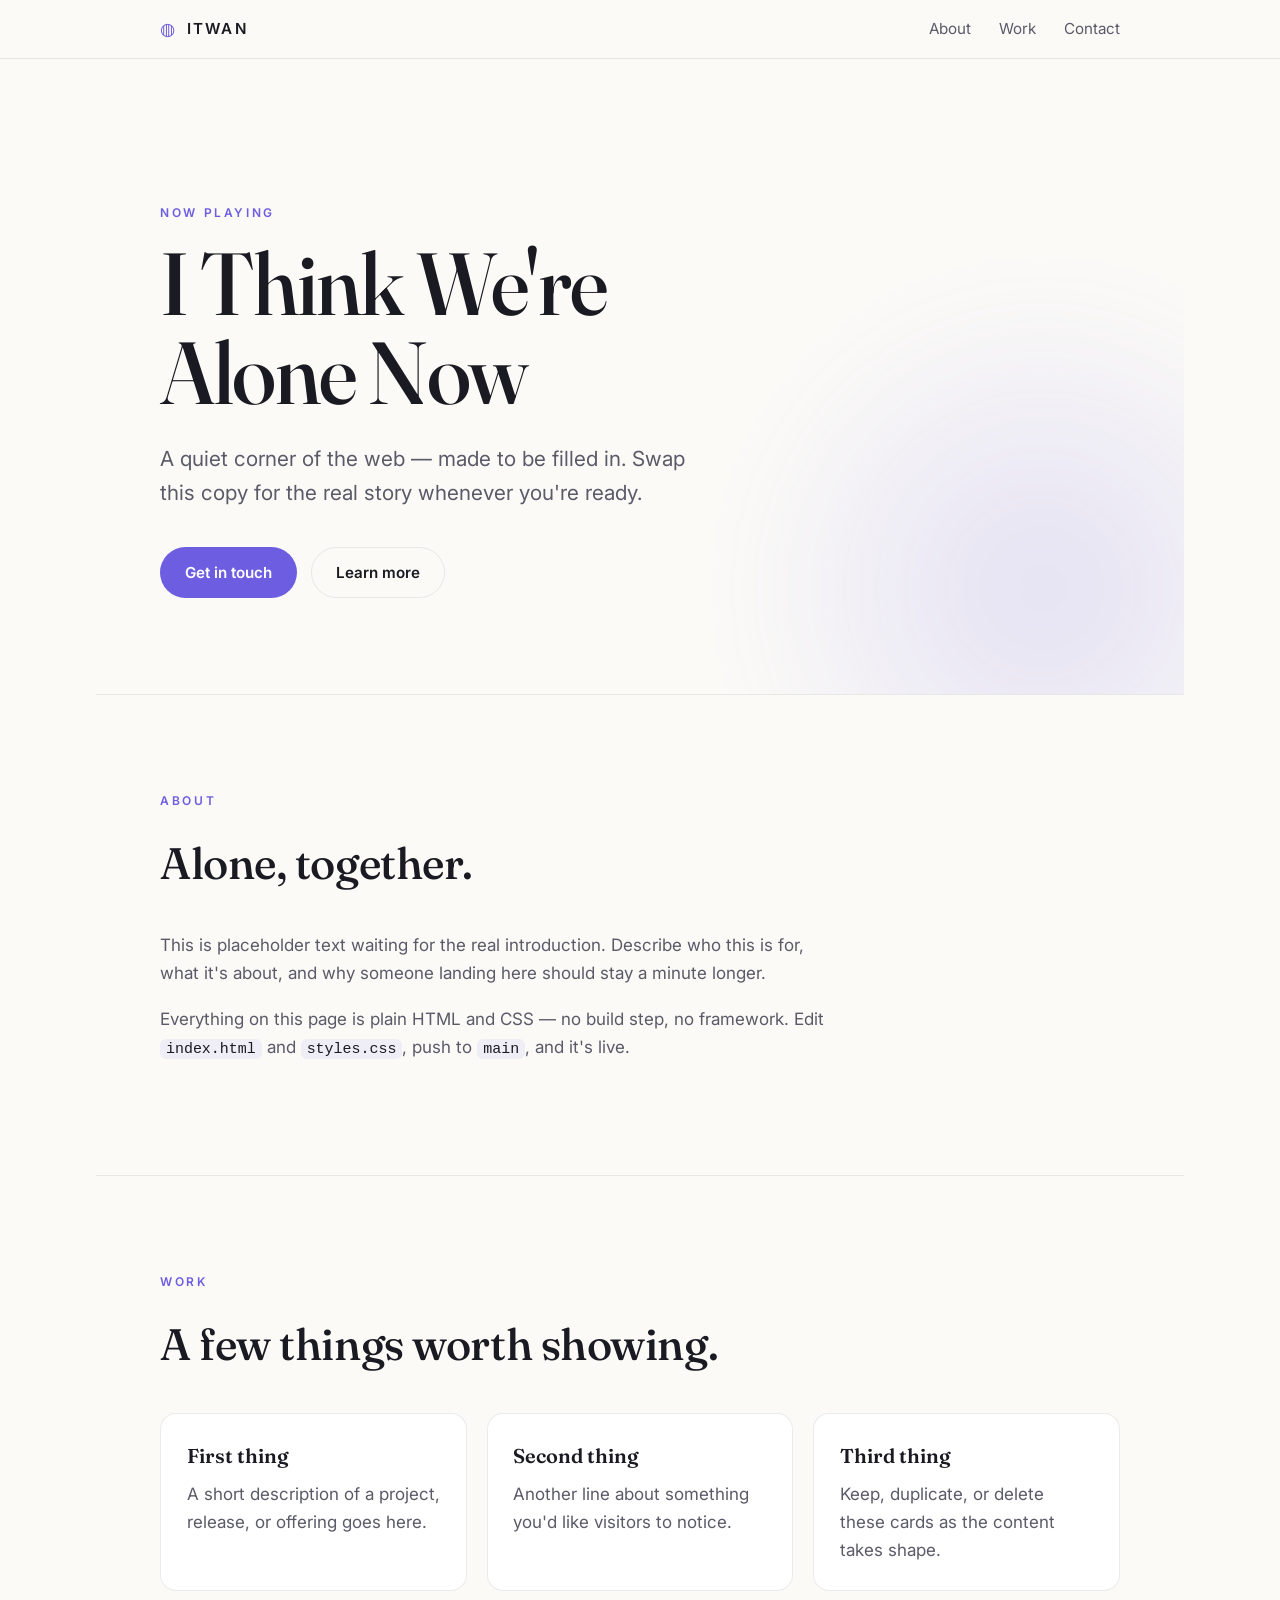
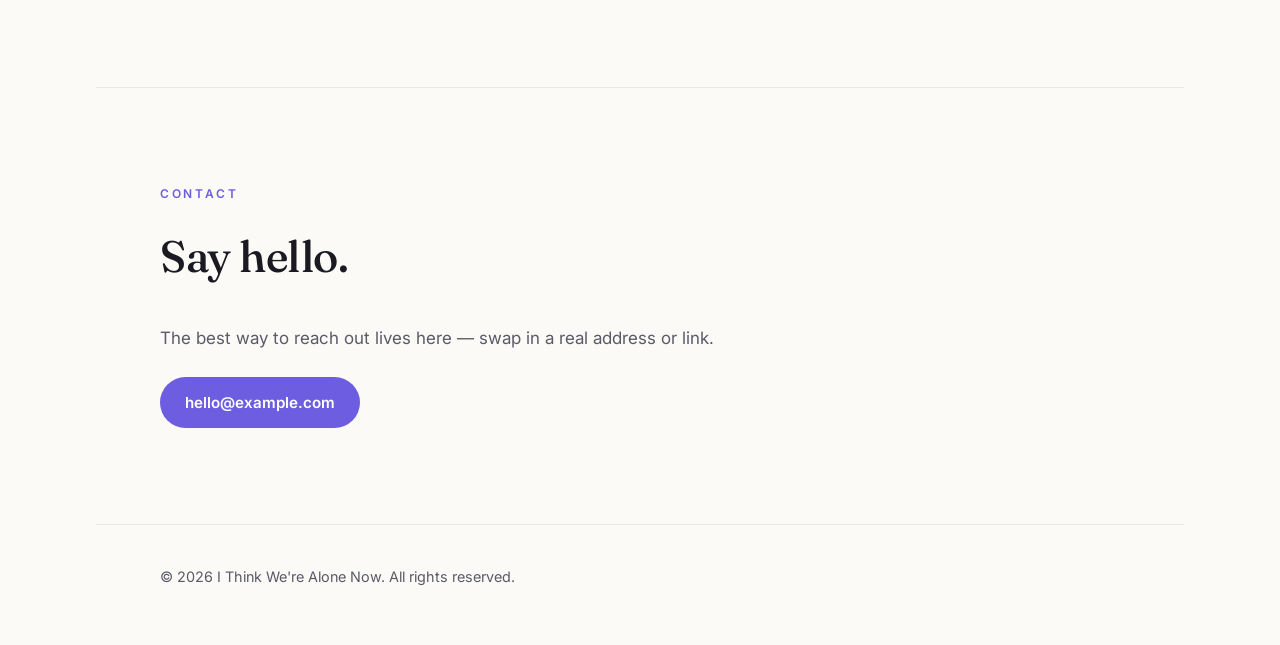
==== index.html @ 9248bab4 "Scaffold ITWAN static site with GitHub Pages deploy Single-page landing (index.html + styles.css), t" ====
<!doctype html>
<html lang="en">
<head>
  <meta charset="utf-8" />
  <meta name="viewport" content="width=device-width, initial-scale=1" />
  <title>I Think We're Alone Now</title>
  <meta name="description" content="I Think We're Alone Now — an official home on the web." />

  <!-- Open Graph / social -->
  <meta property="og:type" content="website" />
  <meta property="og:title" content="I Think We're Alone Now" />
  <meta property="og:description" content="I Think We're Alone Now — an official home on the web." />

  <link rel="preconnect" href="https://fonts.googleapis.com" />
  <link rel="preconnect" href="https://fonts.gstatic.com" crossorigin />
  <link href="https://fonts.googleapis.com/css2?family=Fraunces:opsz,wght@9..144,400;9..144,500;9..144,600&family=Inter:wght@400;500;600&display=swap" rel="stylesheet" />
  <link rel="stylesheet" href="styles.css" />
</head>
<body>
  <a class="skip-link" href="#main">Skip to content</a>

  <header class="site-header">
    <nav class="nav" aria-label="Primary">
      <a class="brand" href="#top" aria-label="I Think We're Alone Now — home">
        <span class="brand-mark" aria-hidden="true">◍</span>
        <span class="brand-text">ITWAN</span>
      </a>
      <button class="nav-toggle" aria-expanded="false" aria-controls="nav-links">
        <span class="sr-only">Menu</span>
        <span class="bars" aria-hidden="true"></span>
      </button>
      <ul class="nav-links" id="nav-links">
        <li><a href="#about">About</a></li>
        <li><a href="#work">Work</a></li>
        <li><a href="#contact">Contact</a></li>
      </ul>
    </nav>
  </header>

  <main id="main">
    <section class="hero" id="top">
      <div class="hero-inner">
        <p class="eyebrow">Now playing</p>
        <h1 class="hero-title">I&nbsp;Think We're<br />Alone&nbsp;Now</h1>
        <p class="hero-lede">
          A quiet corner of the web — made to be filled in. Swap this copy
          for the real story whenever you're ready.
        </p>
        <div class="hero-actions">
          <a class="btn btn-primary" href="#contact">Get in touch</a>
          <a class="btn btn-ghost" href="#about">Learn more</a>
        </div>
      </div>
      <div class="hero-glow" aria-hidden="true"></div>
    </section>

    <section class="section" id="about">
      <div class="section-head">
        <p class="eyebrow">About</p>
        <h2>Alone, together.</h2>
      </div>
      <div class="prose">
        <p>
          This is placeholder text waiting for the real introduction. Describe
          who this is for, what it's about, and why someone landing here should
          stay a minute longer.
        </p>
        <p>
          Everything on this page is plain HTML and CSS — no build step, no
          framework. Edit <code>index.html</code> and <code>styles.css</code>,
          push to <code>main</code>, and it's live.
        </p>
      </div>
    </section>

    <section class="section" id="work">
      <div class="section-head">
        <p class="eyebrow">Work</p>
        <h2>A few things worth showing.</h2>
      </div>
      <ul class="cards">
        <li class="card">
          <h3>First thing</h3>
          <p>A short description of a project, release, or offering goes here.</p>
        </li>
        <li class="card">
          <h3>Second thing</h3>
          <p>Another line about something you'd like visitors to notice.</p>
        </li>
        <li class="card">
          <h3>Third thing</h3>
          <p>Keep, duplicate, or delete these cards as the content takes shape.</p>
        </li>
      </ul>
    </section>

    <section class="section contact" id="contact">
      <div class="section-head">
        <p class="eyebrow">Contact</p>
        <h2>Say hello.</h2>
      </div>
      <p class="prose">
        The best way to reach out lives here — swap in a real address or link.
      </p>
      <a class="btn btn-primary" href="mailto:hello@example.com">hello@example.com</a>
    </section>
  </main>

  <footer class="site-footer">
    <p>&copy; <span id="year"></span> I Think We're Alone Now. All rights reserved.</p>
  </footer>

  <script>
    // Footer year
    document.getElementById("year").textContent = new Date().getFullYear();

    // Mobile nav toggle
    const toggle = document.querySelector(".nav-toggle");
    const links = document.getElementById("nav-links");
    toggle.addEventListener("click", () => {
      const open = toggle.getAttribute("aria-expanded") === "true";
      toggle.setAttribute("aria-expanded", String(!open));
      links.classList.toggle("is-open", !open);
    });
    links.addEventListener("click", (e) => {
      if (e.target.tagName === "A") {
        links.classList.remove("is-open");
        toggle.setAttribute("aria-expanded", "false");
      }
    });
  </script>
</body>
</html>
---- styles.css ----
/* I Think We're Alone Now — styles
   Plain CSS, no build step. Colors are defined as tokens on :root
   and overridden for light mode. */

:root {
  color-scheme: dark light;

  --bg: #0b0b0f;
  --bg-elev: #14141b;
  --text: #ececf1;
  --text-dim: #a2a2b0;
  --border: #26263180;
  --accent: #8b7cf6;
  --accent-soft: #8b7cf622;
  --ring: #8b7cf6aa;

  --max: 68rem;
  --pad: clamp(1.25rem, 5vw, 4rem);
  --radius: 16px;

  --font-display: "Fraunces", Georgia, "Times New Roman", serif;
  --font-body: "Inter", system-ui, -apple-system, "Segoe UI", sans-serif;
}

@media (prefers-color-scheme: light) {
  :root:not([data-theme="dark"]) {
    --bg: #fbfaf7;
    --bg-elev: #ffffff;
    --text: #1a1a22;
    --text-dim: #5a5a68;
    --border: #1a1a2216;
    --accent: #6d5de0;
    --accent-soft: #6d5de014;
    --ring: #6d5de0aa;
  }
}

* { box-sizing: border-box; }

html { scroll-behavior: smooth; }

@media (prefers-reduced-motion: reduce) {
  html { scroll-behavior: auto; }
}

body {
  margin: 0;
  background: var(--bg);
  color: var(--text);
  font-family: var(--font-body);
  font-size: 1.0625rem;
  line-height: 1.65;
  -webkit-font-smoothing: antialiased;
  text-rendering: optimizeLegibility;
}

a { color: inherit; }

.sr-only {
  position: absolute;
  width: 1px; height: 1px;
  padding: 0; margin: -1px;
  overflow: hidden; clip: rect(0 0 0 0);
  white-space: nowrap; border: 0;
}

.skip-link {
  position: absolute;
  left: 50%; top: -3rem;
  transform: translateX(-50%);
  background: var(--accent);
  color: #fff;
  padding: 0.5rem 1rem;
  border-radius: 0 0 8px 8px;
  z-index: 100;
  transition: top 0.2s ease;
}
.skip-link:focus { top: 0; }

/* ---------- Header / nav ---------- */
.site-header {
  position: sticky;
  top: 0;
  z-index: 50;
  backdrop-filter: blur(12px);
  background: color-mix(in srgb, var(--bg) 78%, transparent);
  border-bottom: 1px solid var(--border);
}

.nav {
  max-width: var(--max);
  margin: 0 auto;
  padding: 0.9rem var(--pad);
  display: flex;
  align-items: center;
  justify-content: space-between;
  gap: 1rem;
}

.brand {
  display: inline-flex;
  align-items: center;
  gap: 0.6rem;
  text-decoration: none;
  font-weight: 600;
  letter-spacing: 0.14em;
  font-size: 0.95rem;
}
.brand-mark { color: var(--accent); font-size: 1.1rem; }

.nav-links {
  list-style: none;
  display: flex;
  gap: 1.75rem;
  margin: 0; padding: 0;
  font-size: 0.95rem;
}
.nav-links a {
  text-decoration: none;
  color: var(--text-dim);
  transition: color 0.18s ease;
}
.nav-links a:hover,
.nav-links a:focus-visible { color: var(--text); }

.nav-toggle {
  display: none;
  background: none;
  border: 0;
  cursor: pointer;
  padding: 0.5rem;
}
.bars, .bars::before, .bars::after {
  display: block;
  width: 22px; height: 2px;
  background: var(--text);
  transition: transform 0.2s ease;
}
.bars::before, .bars::after { content: ""; }
.bars::before { transform: translateY(-7px); }
.bars::after { transform: translateY(5px); }

/* ---------- Hero ---------- */
.hero {
  position: relative;
  max-width: var(--max);
  margin: 0 auto;
  padding: clamp(4rem, 14vw, 9rem) var(--pad) clamp(3rem, 8vw, 6rem);
  overflow: hidden;
}
.hero-inner { position: relative; z-index: 2; max-width: 40rem; }

.eyebrow {
  text-transform: uppercase;
  letter-spacing: 0.22em;
  font-size: 0.75rem;
  font-weight: 600;
  color: var(--accent);
  margin: 0 0 1rem;
}

.hero-title {
  font-family: var(--font-display);
  font-weight: 500;
  font-size: clamp(2.75rem, 9vw, 5.5rem);
  line-height: 1.02;
  letter-spacing: -0.02em;
  margin: 0 0 1.5rem;
}

.hero-lede {
  font-size: clamp(1.05rem, 2.5vw, 1.3rem);
  color: var(--text-dim);
  max-width: 34rem;
  margin: 0 0 2.25rem;
}

.hero-actions { display: flex; flex-wrap: wrap; gap: 0.85rem; }

.hero-glow {
  position: absolute;
  inset: auto -20% -40% auto;
  width: 60vw; max-width: 720px;
  aspect-ratio: 1;
  background: radial-gradient(circle at center, var(--accent) 0%, transparent 62%);
  opacity: 0.16;
  filter: blur(40px);
  z-index: 1;
  pointer-events: none;
}

/* ---------- Buttons ---------- */
.btn {
  display: inline-flex;
  align-items: center;
  justify-content: center;
  padding: 0.75rem 1.5rem;
  border-radius: 999px;
  font-weight: 600;
  font-size: 0.95rem;
  text-decoration: none;
  border: 1px solid transparent;
  transition: transform 0.15s ease, background 0.18s ease, border-color 0.18s ease;
}
.btn:active { transform: translateY(1px); }
.btn-primary { background: var(--accent); color: #fff; }
.btn-primary:hover { background: color-mix(in srgb, var(--accent) 85%, #fff); }
.btn-ghost { border-color: var(--border); color: var(--text); }
.btn-ghost:hover { background: var(--accent-soft); border-color: var(--accent); }

/* ---------- Sections ---------- */
.section {
  max-width: var(--max);
  margin: 0 auto;
  padding: clamp(3rem, 8vw, 6rem) var(--pad);
  border-top: 1px solid var(--border);
}
.section-head { margin-bottom: 2rem; }
.section-head h2 {
  font-family: var(--font-display);
  font-weight: 500;
  font-size: clamp(1.8rem, 5vw, 2.75rem);
  letter-spacing: -0.01em;
  margin: 0;
}

.prose { max-width: 42rem; color: var(--text-dim); }
.prose p { margin: 0 0 1.1rem; }
.prose code {
  font-family: ui-monospace, SFMono-Regular, Menlo, monospace;
  font-size: 0.88em;
  background: var(--accent-soft);
  color: var(--text);
  padding: 0.12em 0.4em;
  border-radius: 6px;
}

/* ---------- Cards ---------- */
.cards {
  list-style: none;
  margin: 0; padding: 0;
  display: grid;
  gap: 1.25rem;
  grid-template-columns: repeat(auto-fit, minmax(16rem, 1fr));
}
.card {
  background: var(--bg-elev);
  border: 1px solid var(--border);
  border-radius: var(--radius);
  padding: 1.6rem;
  transition: transform 0.18s ease, border-color 0.18s ease;
}
.card:hover { transform: translateY(-3px); border-color: var(--accent); }
.card h3 {
  font-family: var(--font-display);
  font-weight: 600;
  margin: 0 0 0.5rem;
  font-size: 1.25rem;
}
.card p { margin: 0; color: var(--text-dim); }

/* ---------- Contact ---------- */
.contact .btn { margin-top: 0.5rem; }

/* ---------- Footer ---------- */
.site-footer {
  max-width: var(--max);
  margin: 0 auto;
  padding: 2.5rem var(--pad) 3.5rem;
  border-top: 1px solid var(--border);
  color: var(--text-dim);
  font-size: 0.9rem;
}
.site-footer p { margin: 0; }

/* ---------- Focus ---------- */
a:focus-visible, .btn:focus-visible, .nav-toggle:focus-visible {
  outline: 2px solid var(--ring);
  outline-offset: 3px;
  border-radius: 6px;
}

/* ---------- Mobile ---------- */
@media (max-width: 640px) {
  .nav-toggle { display: inline-flex; }
  .nav-links {
    position: absolute;
    top: 100%; left: 0; right: 0;
    flex-direction: column;
    gap: 0;
    background: var(--bg-elev);
    border-bottom: 1px solid var(--border);
    padding: 0.5rem var(--pad) 1rem;
    display: none;
  }
  .nav-links.is-open { display: flex; }
  .nav-links li { padding: 0.6rem 0; border-top: 1px solid var(--border); }
}
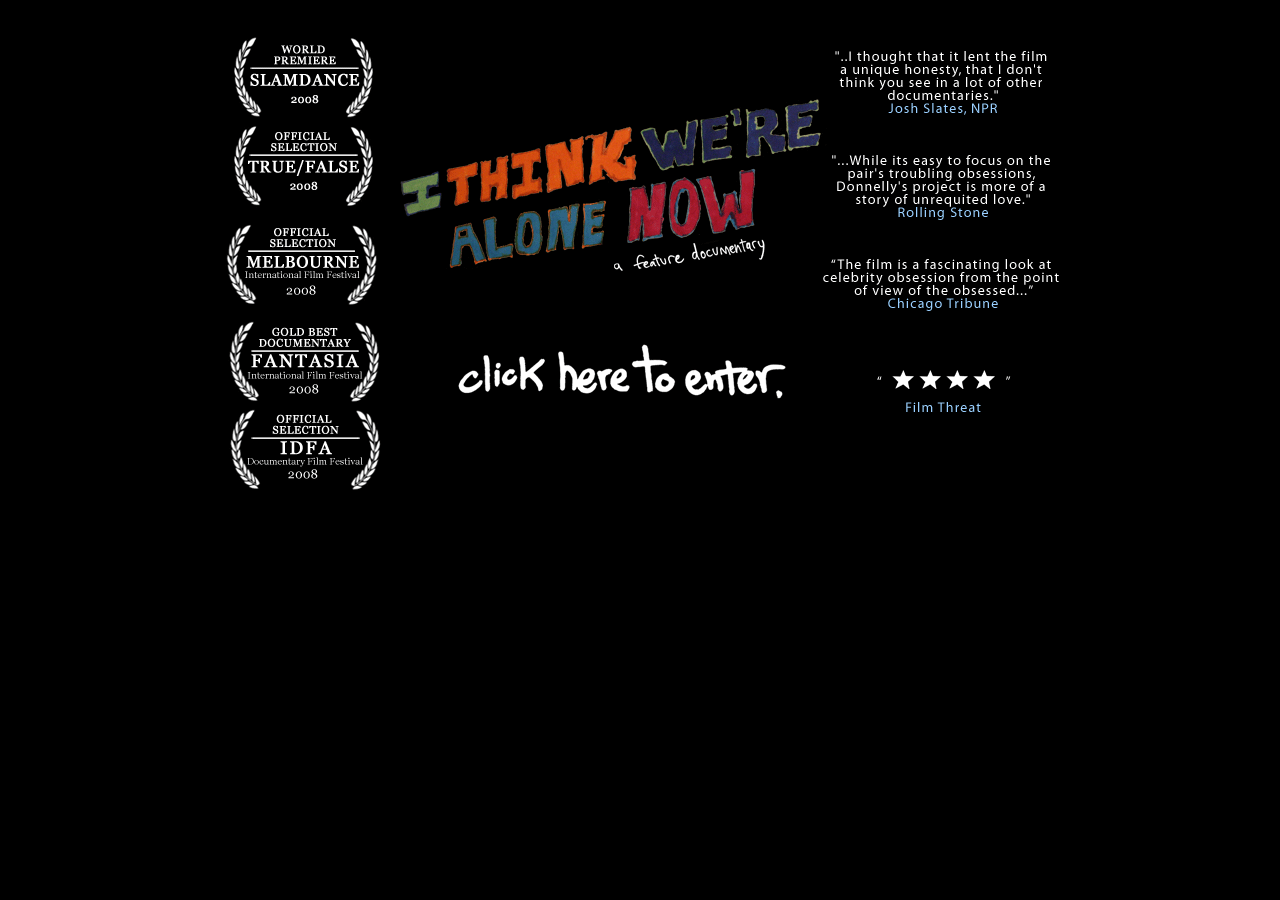
==== commit d395b096: "Replace placeholder with mobile-friendly clone of ithinkwerealonenow.com Mirror the live documentary" ====
--- a/index.html
+++ b/index.html
@@ -1,133 +1,25 @@
-<!doctype html>
-<html lang="en">
+<html>
 <head>
-  <meta charset="utf-8" />
-  <meta name="viewport" content="width=device-width, initial-scale=1" />
-  <title>I Think We're Alone Now</title>
-  <meta name="description" content="I Think We're Alone Now — an official home on the web." />
-
-  <!-- Open Graph / social -->
-  <meta property="og:type" content="website" />
-  <meta property="og:title" content="I Think We're Alone Now" />
-  <meta property="og:description" content="I Think We're Alone Now — an official home on the web." />
-
-  <link rel="preconnect" href="https://fonts.googleapis.com" />
-  <link rel="preconnect" href="https://fonts.gstatic.com" crossorigin />
-  <link href="https://fonts.googleapis.com/css2?family=Fraunces:opsz,wght@9..144,400;9..144,500;9..144,600&family=Inter:wght@400;500;600&display=swap" rel="stylesheet" />
-  <link rel="stylesheet" href="styles.css" />
+    <meta name="viewport" content="width=device-width, initial-scale=1" />
+<title>I Think We're Alone Now Documentary</title>
+<meta http-equiv="Content-Type" content="text/html; charset=iso-8859-1">
+<meta name= "keywords" content="movie, documentary, tiffany, pop, singer, stalker, obsession">
+    <link href="css/responsive.css" media="screen" rel="Stylesheet" type="text/css" />
 </head>
-<body>
-  <a class="skip-link" href="#main">Skip to content</a>
-
-  <header class="site-header">
-    <nav class="nav" aria-label="Primary">
-      <a class="brand" href="#top" aria-label="I Think We're Alone Now — home">
-        <span class="brand-mark" aria-hidden="true">◍</span>
-        <span class="brand-text">ITWAN</span>
-      </a>
-      <button class="nav-toggle" aria-expanded="false" aria-controls="nav-links">
-        <span class="sr-only">Menu</span>
-        <span class="bars" aria-hidden="true"></span>
-      </button>
-      <ul class="nav-links" id="nav-links">
-        <li><a href="#about">About</a></li>
-        <li><a href="#work">Work</a></li>
-        <li><a href="#contact">Contact</a></li>
-      </ul>
-    </nav>
-  </header>
-
-  <main id="main">
-    <section class="hero" id="top">
-      <div class="hero-inner">
-        <p class="eyebrow">Now playing</p>
-        <h1 class="hero-title">I&nbsp;Think We're<br />Alone&nbsp;Now</h1>
-        <p class="hero-lede">
-          A quiet corner of the web — made to be filled in. Swap this copy
-          for the real story whenever you're ready.
-        </p>
-        <div class="hero-actions">
-          <a class="btn btn-primary" href="#contact">Get in touch</a>
-          <a class="btn btn-ghost" href="#about">Learn more</a>
-        </div>
-      </div>
-      <div class="hero-glow" aria-hidden="true"></div>
-    </section>
-
-    <section class="section" id="about">
-      <div class="section-head">
-        <p class="eyebrow">About</p>
-        <h2>Alone, together.</h2>
-      </div>
-      <div class="prose">
-        <p>
-          This is placeholder text waiting for the real introduction. Describe
-          who this is for, what it's about, and why someone landing here should
-          stay a minute longer.
-        </p>
-        <p>
-          Everything on this page is plain HTML and CSS — no build step, no
-          framework. Edit <code>index.html</code> and <code>styles.css</code>,
-          push to <code>main</code>, and it's live.
-        </p>
-      </div>
-    </section>
-
-    <section class="section" id="work">
-      <div class="section-head">
-        <p class="eyebrow">Work</p>
-        <h2>A few things worth showing.</h2>
-      </div>
-      <ul class="cards">
-        <li class="card">
-          <h3>First thing</h3>
-          <p>A short description of a project, release, or offering goes here.</p>
-        </li>
-        <li class="card">
-          <h3>Second thing</h3>
-          <p>Another line about something you'd like visitors to notice.</p>
-        </li>
-        <li class="card">
-          <h3>Third thing</h3>
-          <p>Keep, duplicate, or delete these cards as the content takes shape.</p>
-        </li>
-      </ul>
-    </section>
-
-    <section class="section contact" id="contact">
-      <div class="section-head">
-        <p class="eyebrow">Contact</p>
-        <h2>Say hello.</h2>
-      </div>
-      <p class="prose">
-        The best way to reach out lives here — swap in a real address or link.
-      </p>
-      <a class="btn btn-primary" href="mailto:hello@example.com">hello@example.com</a>
-    </section>
-  </main>
-
-  <footer class="site-footer">
-    <p>&copy; <span id="year"></span> I Think We're Alone Now. All rights reserved.</p>
-  </footer>
-
-  <script>
-    // Footer year
-    document.getElementById("year").textContent = new Date().getFullYear();
-
-    // Mobile nav toggle
-    const toggle = document.querySelector(".nav-toggle");
-    const links = document.getElementById("nav-links");
-    toggle.addEventListener("click", () => {
-      const open = toggle.getAttribute("aria-expanded") === "true";
-      toggle.setAttribute("aria-expanded", String(!open));
-      links.classList.toggle("is-open", !open);
-    });
-    links.addEventListener("click", (e) => {
-      if (e.target.tagName === "A") {
-        links.classList.remove("is-open");
-        toggle.setAttribute("aria-expanded", "false");
-      }
-    });
-  </script>
+<center><p>&nbsp;<p>
+<body bgcolor="#000000" leftmargin="0" topmargin="0" marginwidth="0" marginheight="0">
+<!-- ImageReady Slices (splashpage.psd) -->
+<a href="news.html">
+	<img src="images/splashpageintro.gif" width="864" height="466" border="0" alt=""></a>
+<!-- End ImageReady Slices -->
+<script type="text/javascript">
+var gaJsHost = (("https:" == document.location.protocol) ? "https://ssl." : "http://www.");
+document.write(unescape("%3Cscript src='" + gaJsHost + "google-analytics.com/ga.js' type='text/javascript'%3E%3C/script%3E"));
+</script>
+<script type="text/javascript">
+var pageTracker = _gat._getTracker("UA-1890158-3");
+pageTracker._initData();
+pageTracker._trackPageview();
+</script>
 </body>
-</html>
+</html>
--- a/css/responsive.css
+++ b/css/responsive.css
@@ -0,0 +1,83 @@
+/* Mobile adaptation layer for the I Think We're Alone Now site clone.
+   Loaded AFTER base.css. Desktop rendering is intentionally left unchanged:
+   every structural override lives inside the max-width media query below.
+   The only global rule makes raster images never overflow their container,
+   which is a no-op on the desktop layout. */
+
+img { max-width: 100%; height: auto; }
+
+@media (max-width: 1000px) {
+  * { box-sizing: border-box; }
+
+  html, body { overflow-x: hidden; }
+
+  body {
+    width: auto;
+    max-width: 960px;
+    margin: 0 auto;
+    padding-left: 14px;
+    padding-right: 14px;
+  }
+
+  /* Header wordmark (background image) scales with the viewport */
+  h1 {
+    float: none;
+    margin: 0 auto;
+    width: 100%;
+    max-width: 504px;
+    height: auto;
+    aspect-ratio: 504 / 68;
+    background-size: contain;
+  }
+
+  /* Two-column layout linearizes into a single column */
+  #left, #right {
+    float: none;
+    width: 100%;
+    max-width: 490px;
+    margin: 0 auto;
+  }
+  #right {
+    height: auto;
+    min-height: 0;
+    padding-top: 1.5em;
+    margin-right: auto;
+    background-size: contain;
+  }
+  #right p { padding-left: 1em; padding-right: 1em; }
+
+  /* The inner "scroll" box becomes natural flow on touch devices */
+  #scroll {
+    width: 100%;
+    height: auto;
+    overflow: visible;
+    padding-right: 0;
+  }
+
+  /* Image-button nav wraps and centers instead of overflowing */
+  #navcontainer ul { height: auto; display: flex; flex-wrap: wrap;
+    justify-content: center; align-items: center; gap: 4px; }
+  #navcontainer ul li { display: inline-flex; }
+  #navcontainer ul li a { float: none; }
+
+  /* Social / buy buttons (background images) scale down */
+  #social { display: flex; flex-wrap: wrap; justify-content: center;
+    align-items: center; gap: 8px; }
+  #social li a { float: none; }
+  #social a#buydvd {
+    width: 100%; max-width: 371px; height: auto;
+    aspect-ratio: 371 / 320; background-size: contain;
+  }
+
+  /* Forms and photo gallery */
+  form, .containingbox { width: 100%; max-width: 400px; }
+  .mainimage { float: none; margin: 16px auto; max-width: 100%; }
+  .mainimage img { width: 100%; height: auto; }
+  #thumbnails, ul.thumbnails { text-align: center; }
+}
+
+/* Extra tightening for small phones */
+@media (max-width: 480px) {
+  #right p { font-size: .85em; }
+  .thumbnail img { width: 64px; height: 64px; }
+}
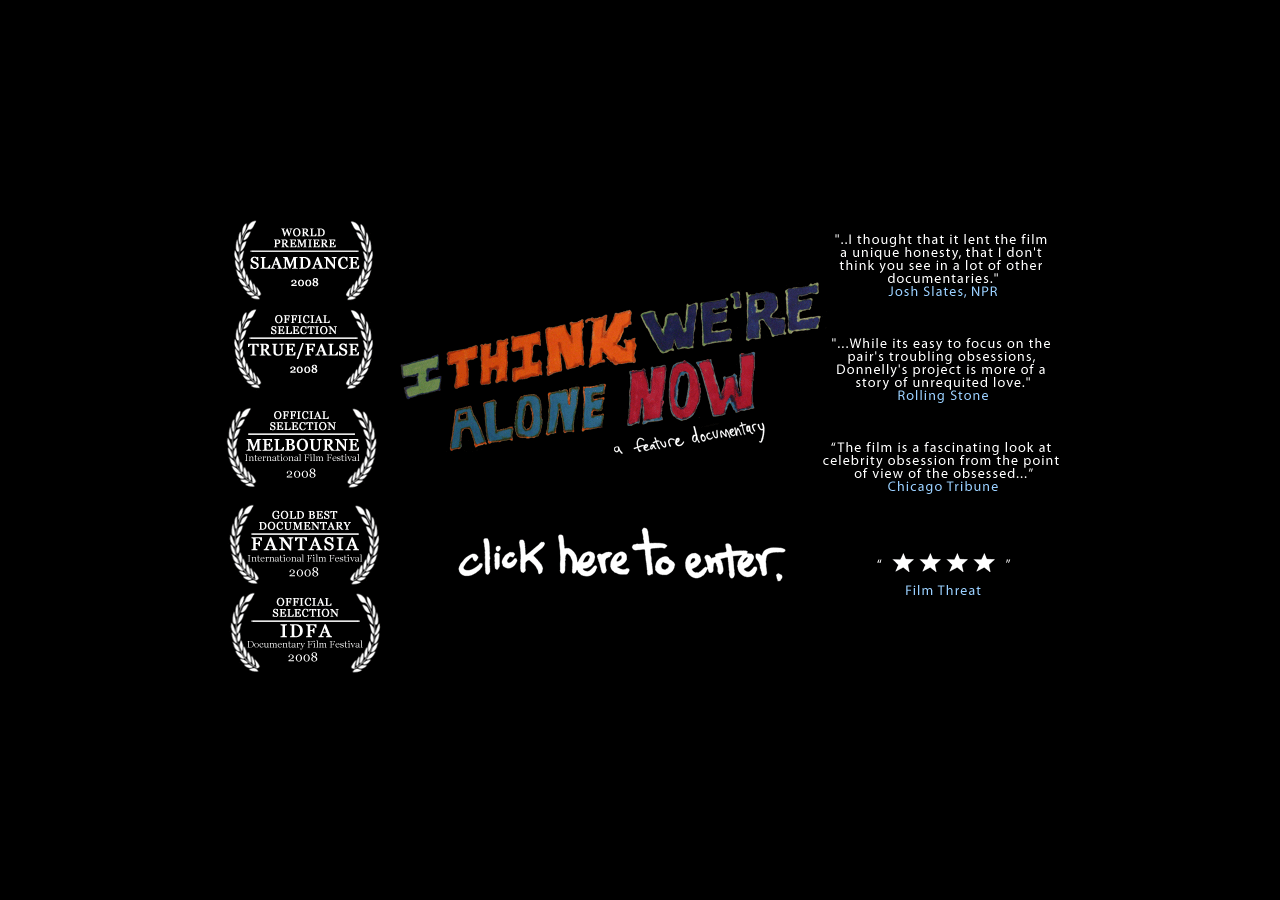
==== commit 1a719bca: "Make splash page mobile-friendly Center the intro image on a full-height black screen so it scales c" ====
--- a/index.html
+++ b/index.html
@@ -5,12 +5,28 @@
 <meta http-equiv="Content-Type" content="text/html; charset=iso-8859-1">
 <meta name= "keywords" content="movie, documentary, tiffany, pop, singer, stalker, obsession">
     <link href="css/responsive.css" media="screen" rel="Stylesheet" type="text/css" />
+    <style>
+      /* Splash page: center the intro image on a full-height black screen so it
+         scales cleanly from phone to desktop (image artwork already sits on black). */
+      html, body { margin: 0; padding: 0; }
+      body.splash {
+        background: #000;
+        min-height: 100vh;
+        min-height: 100dvh;
+        display: flex;
+        align-items: center;
+        justify-content: center;
+        padding: 16px;
+        box-sizing: border-box;
+      }
+      body.splash a { display: block; line-height: 0; width: 100%; max-width: 864px; }
+      body.splash img { width: 100%; height: auto; display: block; }
+    </style>
 </head>
-<center><p>&nbsp;<p>
-<body bgcolor="#000000" leftmargin="0" topmargin="0" marginwidth="0" marginheight="0">
+<body class="splash" bgcolor="#000000" leftmargin="0" topmargin="0" marginwidth="0" marginheight="0">
 <!-- ImageReady Slices (splashpage.psd) -->
 <a href="news.html">
-	<img src="images/splashpageintro.gif" width="864" height="466" border="0" alt=""></a>
+	<img src="images/splashpageintro.gif" width="864" height="466" border="0" alt="I Think We're Alone Now — a feature documentary. Click to enter."></a>
 <!-- End ImageReady Slices -->
 <script type="text/javascript">
 var gaJsHost = (("https:" == document.location.protocol) ? "https://ssl." : "http://www.");
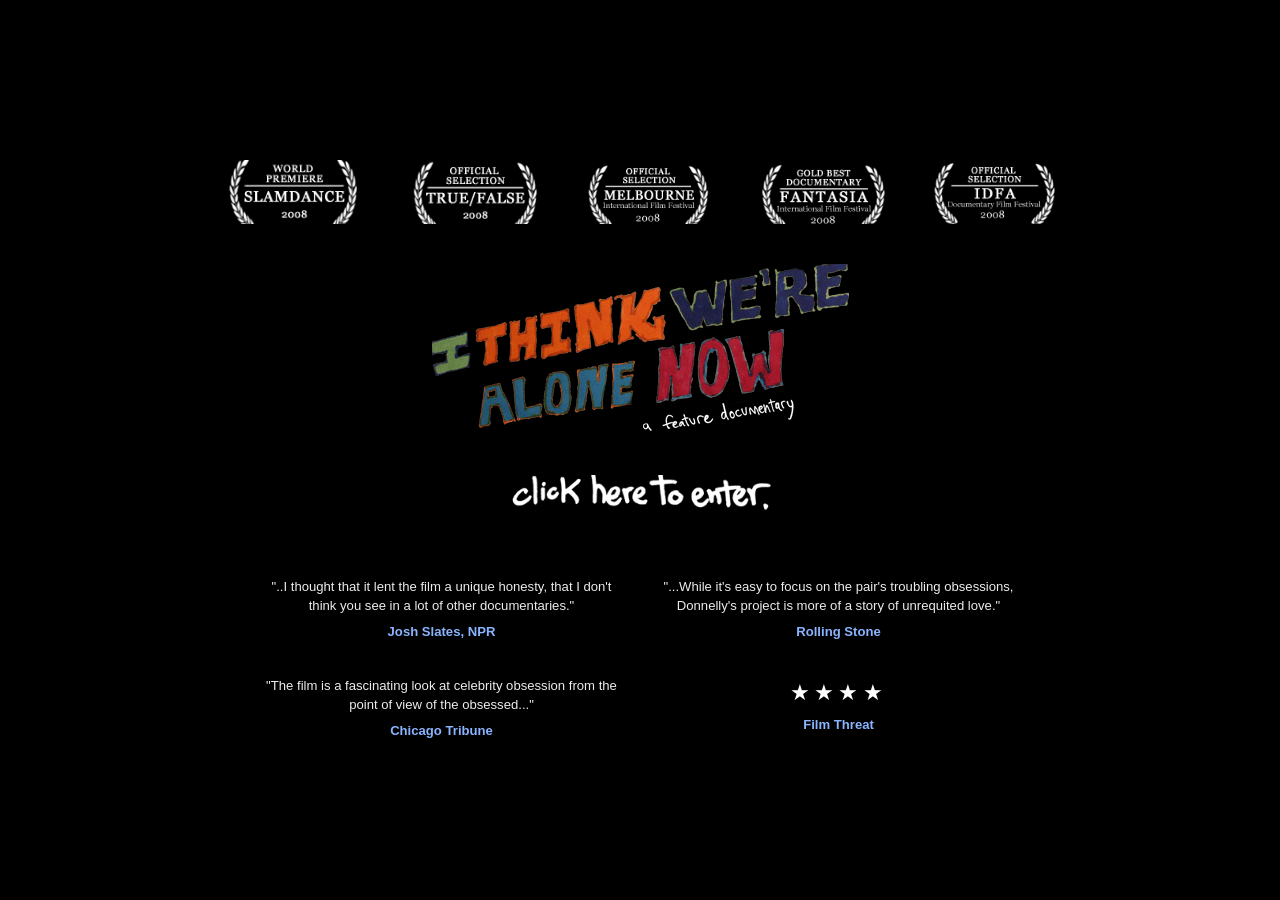
==== commit 1fa9a125: "Rebuild splash as responsive stacked layout Slice the award laurels and logo out of splashpageintro." ====
--- a/index.html
+++ b/index.html
@@ -3,39 +3,102 @@
     <meta name="viewport" content="width=device-width, initial-scale=1" />
 <title>I Think We're Alone Now Documentary</title>
 <meta http-equiv="Content-Type" content="text/html; charset=iso-8859-1">
-<meta name= "keywords" content="movie, documentary, tiffany, pop, singer, stalker, obsession">
+<meta name="keywords" content="movie, documentary, tiffany, pop, singer, stalker, obsession">
     <link href="css/responsive.css" media="screen" rel="Stylesheet" type="text/css" />
     <style>
-      /* Splash page: center the intro image on a full-height black screen so it
-         scales cleanly from phone to desktop (image artwork already sits on black). */
+      /* Splash page: rebuilt as a responsive stack so it reads well on any
+         screen — awards across the top, logo in the middle, reviews at the
+         bottom. The laurel and logo graphics are sliced from the original
+         splash image; reviews are set as live text. */
       html, body { margin: 0; padding: 0; }
       body.splash {
         background: #000;
+        color: #fff;
+        font-family: Verdana, Geneva, Arial, Helvetica, sans-serif;
         min-height: 100vh;
         min-height: 100dvh;
         display: flex;
+        flex-direction: column;
         align-items: center;
         justify-content: center;
-        padding: 16px;
+        padding: clamp(24px, 5vw, 56px) 16px;
         box-sizing: border-box;
       }
-      body.splash a { display: block; line-height: 0; width: 100%; max-width: 864px; }
-      body.splash img { width: 100%; height: auto; display: block; }
+      .splash-inner {
+        width: 100%;
+        max-width: 960px;
+        display: flex;
+        flex-direction: column;
+        align-items: center;
+        gap: clamp(22px, 4.5vh, 48px);
+      }
+      /* Awards — horizontal row across the top */
+      .awards {
+        display: flex;
+        flex-wrap: wrap;
+        justify-content: center;
+        align-items: center;
+        gap: clamp(8px, 1.6vw, 16px);
+      }
+      .awards img { height: clamp(50px, 6.2vw, 64px); width: auto; }
+      /* Logo */
+      .logo { display: block; line-height: 0; }
+      .logo img { width: 100%; max-width: 440px; height: auto; }
+      /* Enter call-to-action */
+      .enter { display: block; line-height: 0; transition: opacity .15s ease; }
+      .enter:hover { opacity: .8; }
+      .enter img { width: 100%; max-width: 300px; height: auto; }
+      /* Reviews — set as live text at the bottom */
+      .reviews {
+        display: grid;
+        grid-template-columns: repeat(2, minmax(0, 1fr));
+        gap: clamp(16px, 3vw, 34px);
+        width: 100%;
+        max-width: 760px;
+      }
+      .reviews blockquote {
+        margin: 0;
+        font-size: .82rem;
+        line-height: 1.5;
+        color: #ececec;
+        text-align: center;
+      }
+      .reviews .stars { font-size: 1.4rem; letter-spacing: .18em; color: #fff; }
+      .reviews cite {
+        display: block;
+        margin-top: .45em;
+        font-style: normal;
+        font-weight: bold;
+        color: #8ab4ff;
+      }
+      @media (max-width: 560px) {
+        .awards img { height: 46px; }
+        .reviews { grid-template-columns: 1fr; max-width: 420px; gap: 20px; }
+      }
     </style>
 </head>
-<body class="splash" bgcolor="#000000" leftmargin="0" topmargin="0" marginwidth="0" marginheight="0">
-<!-- ImageReady Slices (splashpage.psd) -->
-<a href="news.html">
-	<img src="images/splashpageintro.gif" width="864" height="466" border="0" alt="I Think We're Alone Now — a feature documentary. Click to enter."></a>
-<!-- End ImageReady Slices -->
-<script type="text/javascript">
-var gaJsHost = (("https:" == document.location.protocol) ? "https://ssl." : "http://www.");
-document.write(unescape("%3Cscript src='" + gaJsHost + "google-analytics.com/ga.js' type='text/javascript'%3E%3C/script%3E"));
-</script>
-<script type="text/javascript">
-var pageTracker = _gat._getTracker("UA-1890158-3");
-pageTracker._initData();
-pageTracker._trackPageview();
-</script>
+<body class="splash" bgcolor="#000000">
+<div class="splash-inner">
+
+  <div class="awards">
+    <img src="images/splash/award1_slamdance.png" alt="World Premiere — Slamdance 2008" />
+    <img src="images/splash/award2_truefalse.png" alt="Official Selection — True/False 2008" />
+    <img src="images/splash/award3_melbourne.png" alt="Official Selection — Melbourne International Film Festival 2008" />
+    <img src="images/splash/award4_fantasia.png" alt="Gold Best Documentary — Fantasia International Film Festival 2008" />
+    <img src="images/splash/award5_idfa.png" alt="Official Selection — IDFA Documentary Film Festival 2008" />
+  </div>
+
+  <a class="logo" href="news.html"><img src="images/splash/logo.png" alt="I Think We're Alone Now — a feature documentary" /></a>
+
+  <a class="enter" href="news.html"><img src="images/splash/enter.png" alt="Click here to enter" /></a>
+
+  <div class="reviews">
+    <blockquote>"..I thought that it lent the film a unique honesty, that I don't think you see in a lot of other documentaries."<cite>Josh Slates, NPR</cite></blockquote>
+    <blockquote>"...While it's easy to focus on the pair's troubling obsessions, Donnelly's project is more of a story of unrequited love."<cite>Rolling Stone</cite></blockquote>
+    <blockquote>"The film is a fascinating look at celebrity obsession from the point of view of the obsessed..."<cite>Chicago Tribune</cite></blockquote>
+    <blockquote><span class="stars">&#9733;&#9733;&#9733;&#9733;</span><cite>Film Threat</cite></blockquote>
+  </div>
+
+</div>
 </body>
-</html>+</html>
